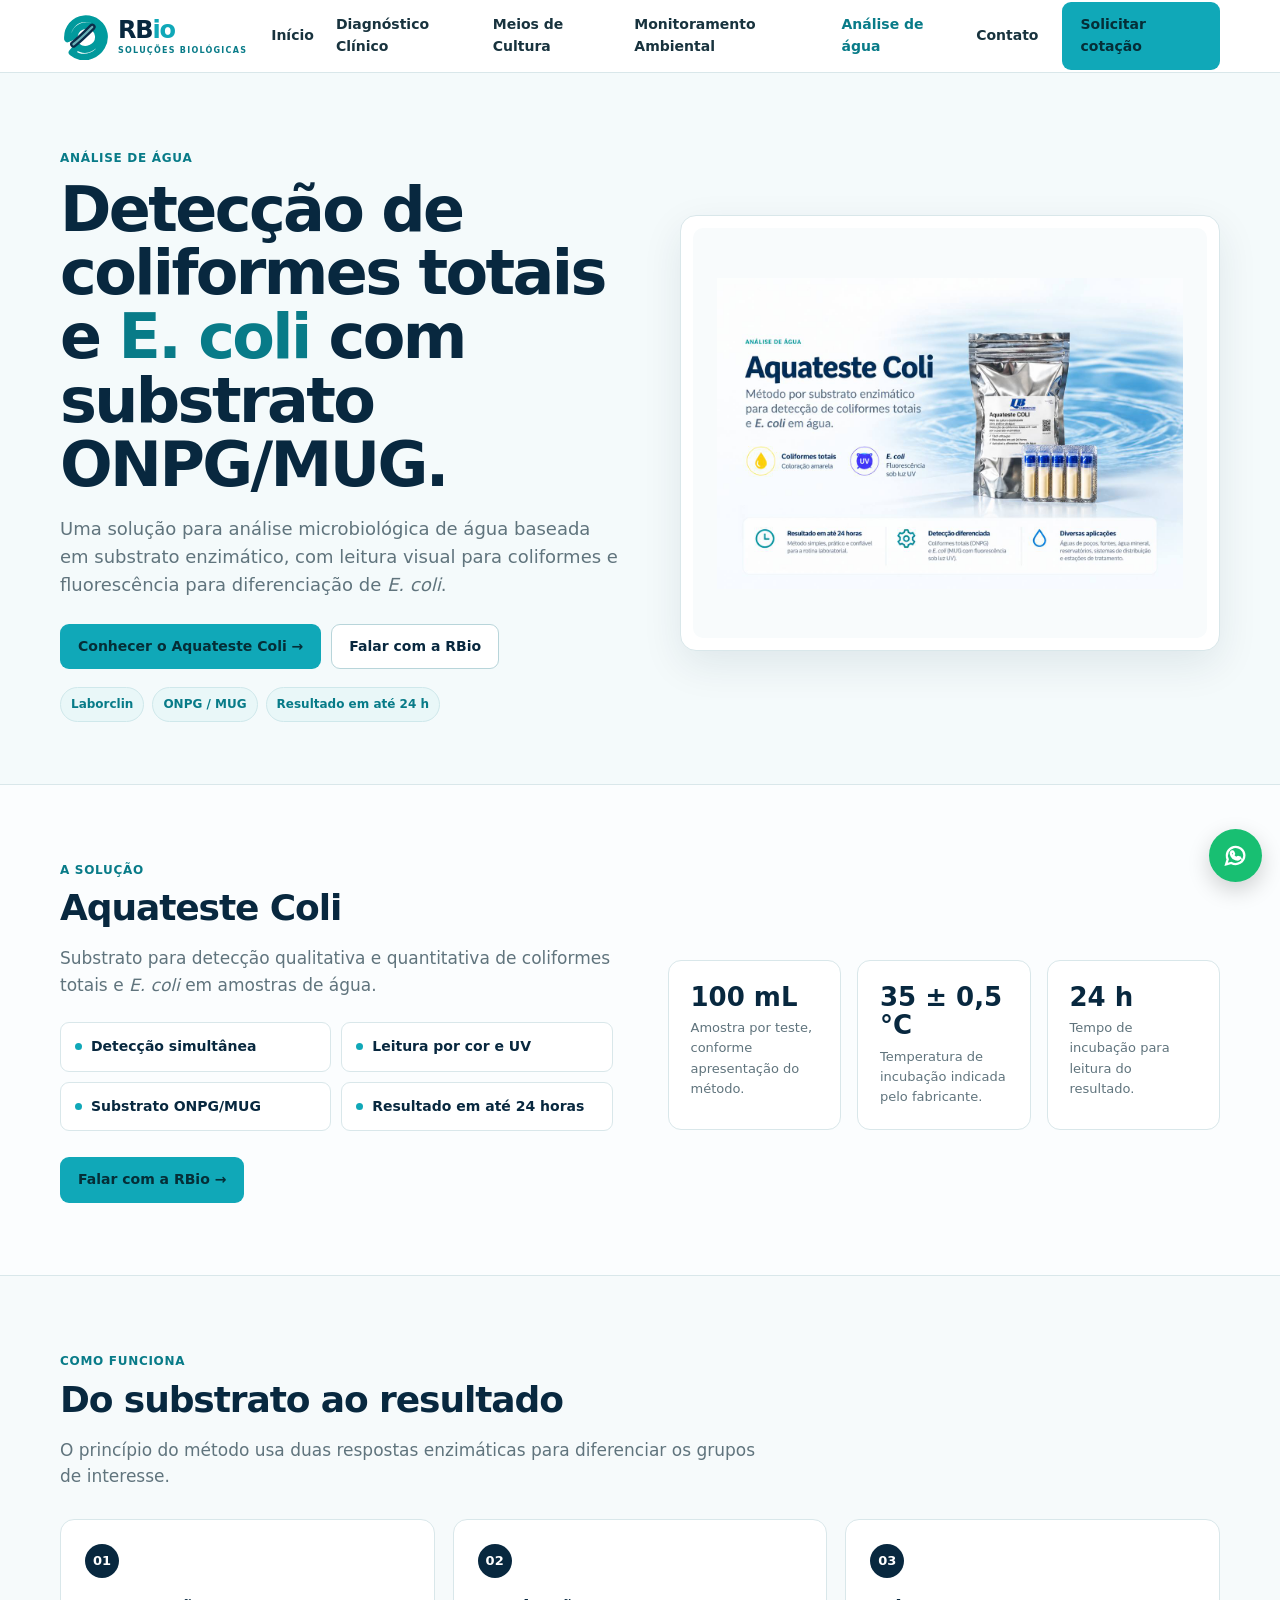
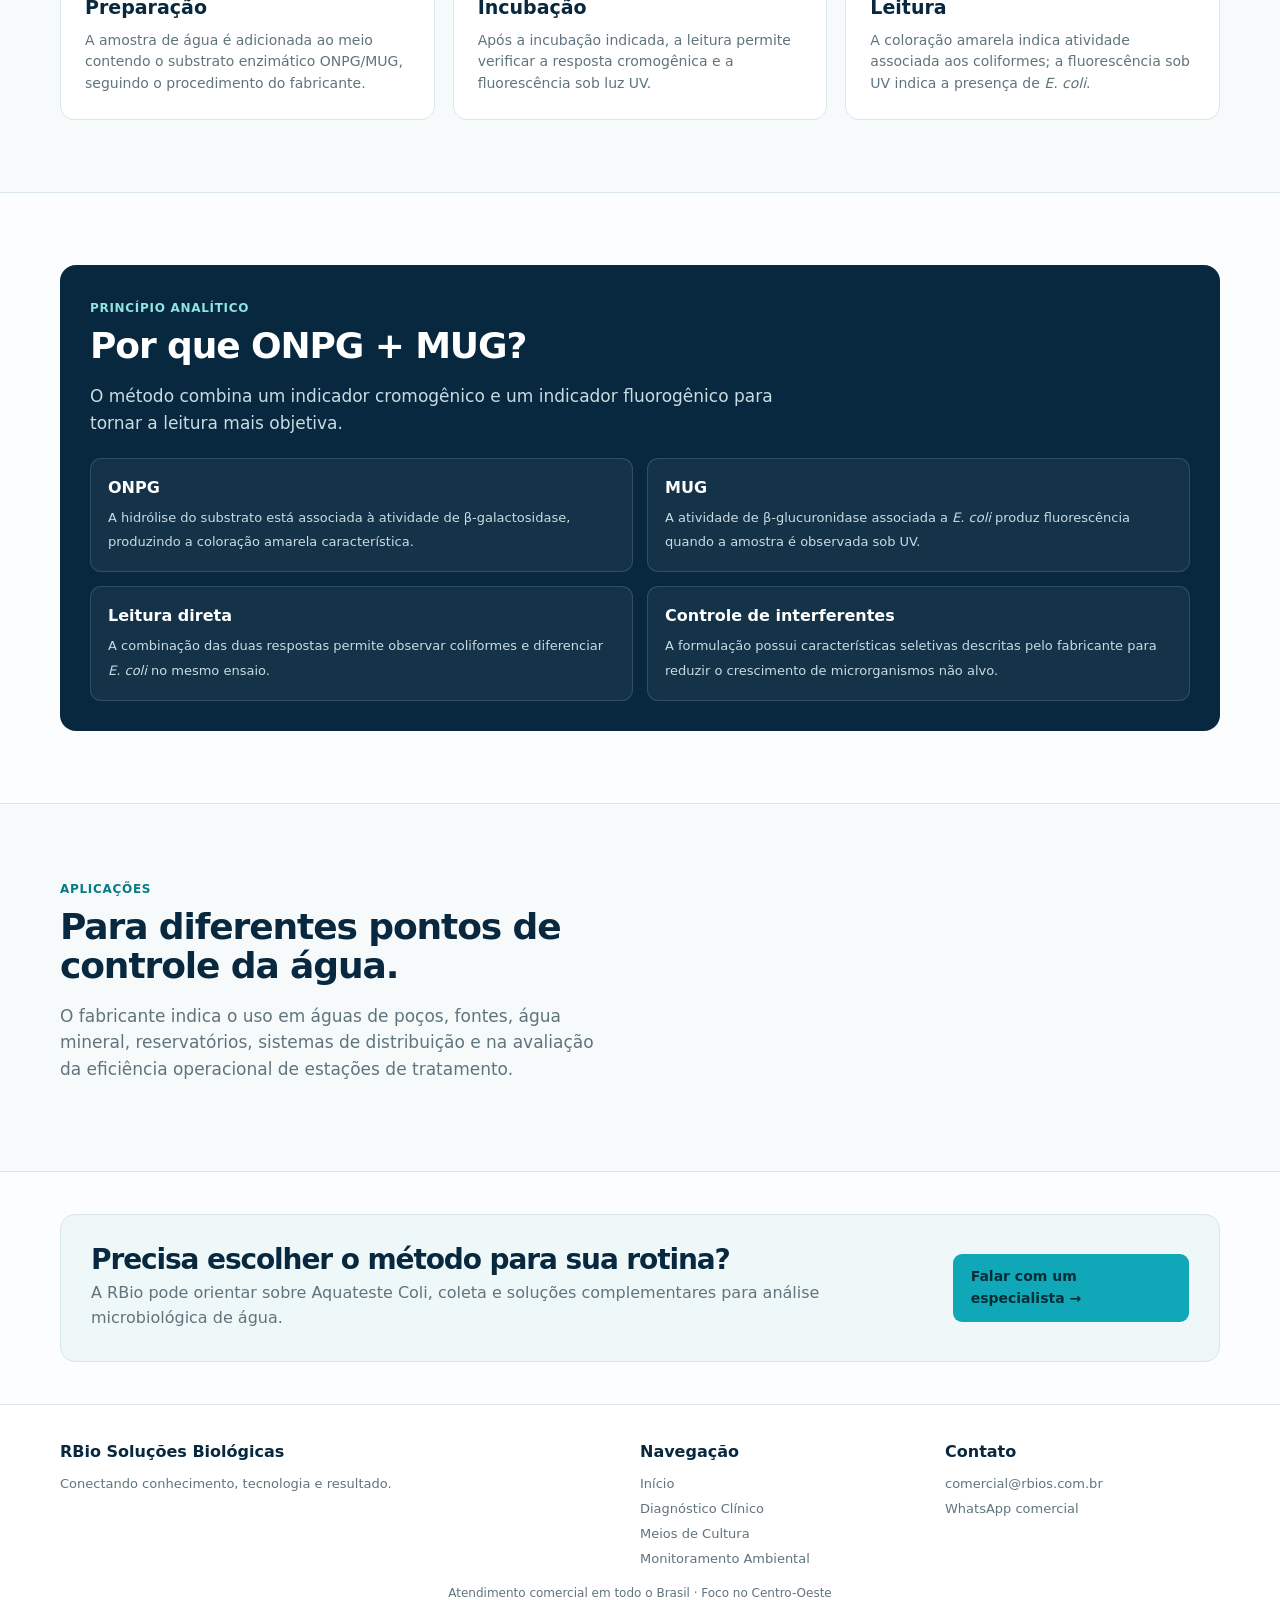
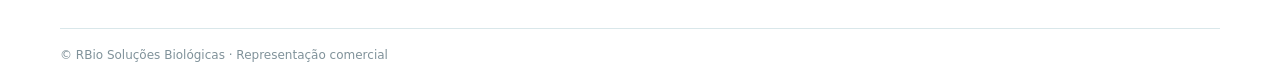
==== analise-de-agua/index.html @ 7789d797 "Add clean route for Análise de Água" ====
<!doctype html><html lang="pt-BR"><head><meta charset="utf-8"><meta name="viewport" content="width=device-width,initial-scale=1"><meta name="description" content="Análise de água com Aquateste Coli ONPG/MUG | RBio Soluções Biológicas"><title>Análise de Água | Aquateste Coli ONPG/MUG | RBio</title><style>
:root{--navy:#08283f;--navy2:#0d4663;--cyan:#10a8b8;--cyan-dark:#087b88;--ice:#eff8f9;--text:#18333e;--muted:#60747d;--line:#d9e7ea;--white:#fff;--shadow:0 14px 40px rgba(8,40,63,.09)}
*{box-sizing:border-box}html{scroll-behavior:smooth;scroll-padding-top:88px}
body{margin:0;font-family:Inter,ui-sans-serif,system-ui,-apple-system,"Segoe UI",Roboto,Arial,sans-serif;color:var(--text);background:#fbfdfe;line-height:1.55}
a{text-decoration:none;color:inherit}.container{width:min(1160px,92%);margin:auto}
.header{position:sticky;top:0;z-index:50;background:rgba(255,255,255,.97);border-bottom:1px solid var(--line);backdrop-filter:blur(10px)}
.nav{min-height:72px;display:flex;align-items:center;justify-content:space-between;gap:24px}.brand{display:flex;align-items:center;gap:10px;color:var(--navy)}
.brand-mark{width:48px;height:48px;display:grid;place-items:center}.brand-mark svg{width:100%;height:100%}
.brand-wordmark{font-size:24px;line-height:1;font-weight:900;letter-spacing:-1.2px}.brand-wordmark i{color:var(--cyan);font-style:normal}
.brand-wordmark small{display:block;color:var(--cyan-dark);font-size:8px;letter-spacing:1.25px;font-weight:850;margin-top:5px;white-space:nowrap}
.menu{display:flex;align-items:center;gap:22px;font-size:14px;font-weight:750}.menu a:hover{color:var(--cyan-dark)}
.btn{display:inline-flex;align-items:center;justify-content:center;padding:11px 17px;border-radius:9px;font-size:14px;font-weight:800;border:1px solid transparent;transition:.2s}
.btn-primary{background:var(--cyan);color:#052e37}.btn-primary:hover{background:#0796a5;transform:translateY(-1px)}
.btn-outline{background:#fff;border-color:#b8d5da;color:var(--navy)}.btn-outline:hover{border-color:var(--cyan);color:var(--cyan-dark)}
.menu-toggle{display:none;border:1px solid var(--line);background:#fff;border-radius:8px;width:42px;height:42px;color:var(--navy);font-size:21px}
.mobile-menu{display:none;border-top:1px solid var(--line);background:#fff}.mobile-menu a{display:block;padding:14px 4%;border-bottom:1px solid var(--line);font-weight:750}
.eyebrow{display:inline-block;color:var(--cyan-dark);font-size:12px;font-weight:850;letter-spacing:.7px;text-transform:uppercase;margin-bottom:10px}
.hero{padding:72px 0 62px;background:#f4fafb;border-bottom:1px solid var(--line)}.hero-grid{display:grid;grid-template-columns:1.02fr .98fr;gap:58px;align-items:center}
.hero h1{font-size:clamp(40px,5vw,62px);line-height:1.03;letter-spacing:-2.6px;color:var(--navy);margin:0 0 18px;max-width:690px}
.hero p{font-size:18px;color:var(--muted);max-width:650px;margin:0}.actions{display:flex;gap:10px;flex-wrap:wrap;margin-top:25px}
.hero-visual,.media,.product-image{background:#fff;border:1px solid var(--line);border-radius:16px;padding:12px;box-shadow:var(--shadow)}
.hero-visual img,.media img{display:block;width:100%;height:390px;object-fit:cover;border-radius:10px}.badge{position:absolute;left:26px;bottom:25px;background:#fff;border:1px solid var(--line);border-radius:11px;padding:12px 15px;font-size:13px;font-weight:800;color:var(--navy);box-shadow:0 8px 25px rgba(8,40,63,.12)}
section{padding:72px 0}.split{display:grid;grid-template-columns:1fr 1fr;gap:55px;align-items:center}
h2{margin:0;color:var(--navy);font-size:36px;line-height:1.08;letter-spacing:-1.1px}.lead{font-size:17px;color:var(--muted);max-width:720px}.muted{color:var(--muted)}
.bullets{display:grid;grid-template-columns:1fr 1fr;gap:10px;margin:24px 0 26px}.check{padding:13px 14px;background:#fff;border:1px solid var(--line);border-radius:9px;font-size:14px;font-weight:700;color:var(--navy)}.check:before{content:"";display:inline-block;width:7px;height:7px;border-radius:50%;background:var(--cyan);margin:0 9px 1px 0}
.grid3{display:grid;grid-template-columns:repeat(3,1fr);gap:18px;margin-top:30px}.card{border:1px solid var(--line);border-radius:14px;background:#fff;overflow:hidden;box-shadow:0 6px 22px rgba(8,40,63,.035)}.card img{display:block;width:100%;height:245px;object-fit:contain;background:#f8fbfc;padding:18px}.card-body{padding:22px}.card-body h3{margin:0 0 7px;color:var(--navy);font-size:21px}.card-body p{margin:0;color:var(--muted);font-size:14px}
.band{background:#f6fafb;border-top:1px solid var(--line);border-bottom:1px solid var(--line)}.dark{background:var(--navy);color:#fff}.dark h2,.dark h3{color:#fff}.dark .muted{color:#c8dce2}.dark .card{background:#0d4663;border-color:rgba(255,255,255,.12)}.dark .card-body p{color:#c8dce2}
.mini-grid{display:grid;grid-template-columns:1fr 1fr;gap:14px;margin-top:18px}.mini{border:1px solid rgba(255,255,255,.13);background:rgba(255,255,255,.05);border-radius:11px;padding:17px}.mini h3{margin:0 0 4px;font-size:16px}.mini p{margin:0;color:#c8dce2;font-size:13px}
.cta{padding:42px 0}.cta-box{display:flex;justify-content:space-between;align-items:center;gap:25px;background:var(--ice);border:1px solid var(--line);border-radius:15px;padding:30px}.cta-box h2{font-size:28px}.cta-box p{margin:6px 0 0;color:var(--muted)}
footer{border-top:1px solid var(--line);padding:35px 0 20px;background:#fff}.footer-grid{display:grid;grid-template-columns:2fr 1fr 1fr;gap:30px}.footer-title{font-weight:850;color:var(--navy);margin-bottom:9px}footer a{display:block;color:var(--muted);font-size:13px;margin:5px 0}.copyright{border-top:1px solid var(--line);margin-top:25px;padding-top:17px;color:#80929a;font-size:12px}
.whatsapp{position:fixed;right:18px;bottom:18px;width:53px;height:53px;border-radius:50%;background:#18bf72;color:#fff;display:grid;place-items:center;z-index:60;box-shadow:0 8px 22px rgba(0,0,0,.18)}.whatsapp svg{width:25px;height:25px;fill:none;stroke:currentColor;stroke-width:2.2}
@media(max-width:860px){.container{width:min(94%,620px)}.menu,.nav>.btn-primary{display:none}.menu-toggle{display:block}.mobile-menu.open{display:block}.hero{padding:42px 0 38px}.hero-grid,.split{grid-template-columns:1fr;gap:28px}.hero h1{font-size:43px;letter-spacing:-1.8px}.hero p{font-size:16px}.hero-visual img,.media img{height:290px}section{padding:50px 0}h2{font-size:30px}.bullets,.grid3,.mini-grid{grid-template-columns:1fr}.cta-box{display:block;padding:24px}.cta-box .btn{margin-top:18px;width:100%}.footer-grid{grid-template-columns:1fr 1fr}.footer-grid>div:first-child{grid-column:1/-1}}

.water-hero .hero-visual img{height:410px;object-fit:contain;background:#f8fbfc;padding:24px}
.kicker-row{display:flex;gap:8px;flex-wrap:wrap;margin:18px 0 0}.pill{display:inline-flex;align-items:center;padding:7px 10px;border-radius:999px;background:#e9f7f8;color:var(--cyan-dark);font-size:12px;font-weight:800;border:1px solid #cfe8eb}
.metric-grid{display:grid;grid-template-columns:repeat(3,1fr);gap:16px;margin-top:30px}.metric{background:#fff;border:1px solid var(--line);border-radius:13px;padding:22px}.metric strong{display:block;color:var(--navy);font-size:26px;line-height:1.1}.metric span{display:block;color:var(--muted);font-size:13px;margin-top:7px}
.process{display:grid;grid-template-columns:repeat(3,1fr);gap:18px;margin-top:30px}.step{position:relative;background:#fff;border:1px solid var(--line);border-radius:14px;padding:24px}.step-no{width:34px;height:34px;border-radius:50%;display:grid;place-items:center;background:var(--navy);color:#fff;font-weight:850;font-size:13px;margin-bottom:15px}.step h3{margin:0 0 7px;color:var(--navy);font-size:19px}.step p{margin:0;color:var(--muted);font-size:14px}.method-box{background:var(--navy);color:#fff;border-radius:16px;padding:30px}.method-box h2{color:#fff}.method-box p{color:#c8dce2}.method-points{display:grid;grid-template-columns:1fr 1fr;gap:14px;margin-top:22px}.method-point{border:1px solid rgba(255,255,255,.13);background:rgba(255,255,255,.05);border-radius:11px;padding:17px}.method-point strong{display:block;color:#fff;margin-bottom:4px}.method-point span{font-size:13px;color:#c8dce2}
@media(max-width:860px){.water-hero .hero-visual img{height:290px;padding:16px}.metric-grid,.process,.method-points{grid-template-columns:1fr}}
</style><!-- RBio V10.3 deployment refresh -->
</head><body><header class="header"><div class="container nav">
<a class="brand" href="index.html"><span class="brand-mark"><svg viewBox="0 0 64 64" aria-hidden="true"><defs><linearGradient id="rbioRibbon" x1="8" x2="57" y1="52" y2="10"><stop stop-color="#0B2D4A"/><stop offset=".48" stop-color="#00A6A6"/><stop offset="1" stop-color="#8FE3E0"/></linearGradient></defs><path d="M10 36C9 22 19 10 32 9c14-1 25 8 27 20 2 12-5 24-17 29-9 4-19 2-26-4l7-8c5 4 12 5 18 2 7-3 11-10 10-17-1-8-8-13-16-13-8 0-15 6-16 14l-9 4z" fill="none" stroke="url(#rbioRibbon)" stroke-linecap="round" stroke-linejoin="round" stroke-width="9"/><path d="M18 43C26 37 34 29 43 20" fill="none" stroke="#0B2D4A" stroke-linecap="round" stroke-width="9"/><path d="M18 43C26 37 34 29 43 20" fill="none" opacity=".72" stroke="#8FE3E0" stroke-linecap="round" stroke-width="3"/></svg></span><span class="brand-wordmark"><b>RB</b><i>io</i><small>SOLUÇÕES BIOLÓGICAS</small></span></a>
<nav class="menu" aria-label="Navegação principal"><a href="index.html">Início</a><a href="diagnostico-clinico.html">Diagnóstico Clínico</a><a href="meios-de-cultura.html">Meios de Cultura</a><a href="monitoramento-ambiental.html">Monitoramento Ambiental</a><a href="analise-de-agua.html" style="color:var(--cyan-dark)">Análise de água</a><a href="#contato">Contato</a></nav>
<a class="btn btn-primary" href="https://wa.me/5562981307973?text=Olá%2C%20RBio!%0AGostaria%20de%20solicitar%20uma%20cotação.">Solicitar cotação</a>
<button class="menu-toggle" aria-label="Abrir menu" onclick="document.querySelector('.mobile-menu').classList.toggle('open')">☰</button>
</div><div class="mobile-menu"><a href="index.html">Início</a><a href="diagnostico-clinico.html">Diagnóstico Clínico</a><a href="meios-de-cultura.html">Meios de Cultura</a><a href="monitoramento-ambiental.html">Monitoramento Ambiental</a><a href="analise-de-agua.html" style="color:var(--cyan-dark)">Análise de água</a><a href="#contato">Contato</a></div></header><main><section class="hero water-hero"><div class="container hero-grid">
<div><span class="eyebrow">ANÁLISE DE ÁGUA</span><h1>Detecção de coliformes totais e <em style="font-style:normal;color:var(--cyan-dark)">E. coli</em> com substrato ONPG/MUG.</h1><p>Uma solução para análise microbiológica de água baseada em substrato enzimático, com leitura visual para coliformes e fluorescência para diferenciação de <em>E. coli</em>.</p><div class="actions"><a class="btn btn-primary" href="#aquateste">Conhecer o Aquateste Coli →</a><a class="btn btn-outline" href="#contato">Falar com a RBio</a></div><div class="kicker-row"><span class="pill">Laborclin</span><span class="pill">ONPG / MUG</span><span class="pill">Resultado em até 24 h</span></div></div>
<div class="hero-visual"><img src="[data-uri]" alt="Aquateste Coli para análise microbiológica de água"></div>
</div></section>

<section id="aquateste"><div class="container"><div class="split">
<div><span class="eyebrow">A SOLUÇÃO</span><h2>Aquateste Coli</h2><p class="lead">Substrato para detecção qualitativa e quantitativa de coliformes totais e <em>E. coli</em> em amostras de água.</p><div class="bullets"><div class="check">Detecção simultânea</div><div class="check">Leitura por cor e UV</div><div class="check">Substrato ONPG/MUG</div><div class="check">Resultado em até 24 horas</div></div><a class="btn btn-primary" href="https://wa.me/5562981307973?text=Ol%C3%A1%2C%20RBio!%20Tenho%20interesse%20no%20Aquateste%20Coli%20ONPG%2FMUG%20para%20an%C3%A1lise%20de%20%C3%A1gua.">Falar com a RBio →</a></div>
<div class="metric-grid"><div class="metric"><strong>100 mL</strong><span>Amostra por teste, conforme apresentação do método.</span></div><div class="metric"><strong>35 ± 0,5 °C</strong><span>Temperatura de incubação indicada pelo fabricante.</span></div><div class="metric"><strong>24 h</strong><span>Tempo de incubação para leitura do resultado.</span></div></div>
</div></div></section>

<section class="band"><div class="container"><div class="head"><span class="eyebrow">COMO FUNCIONA</span><h2>Do substrato ao resultado</h2><p class="lead">O princípio do método usa duas respostas enzimáticas para diferenciar os grupos de interesse.</p></div><div class="process"><div class="step"><div class="step-no">01</div><h3>Preparação</h3><p>A amostra de água é adicionada ao meio contendo o substrato enzimático ONPG/MUG, seguindo o procedimento do fabricante.</p></div><div class="step"><div class="step-no">02</div><h3>Incubação</h3><p>Após a incubação indicada, a leitura permite verificar a resposta cromogênica e a fluorescência sob luz UV.</p></div><div class="step"><div class="step-no">03</div><h3>Leitura</h3><p>A coloração amarela indica atividade associada aos coliformes; a fluorescência sob UV indica a presença de <em>E. coli</em>.</p></div></div></div></section>

<section><div class="container"><div class="method-box"><span class="eyebrow" style="color:#8fe3e0">PRINCÍPIO ANALÍTICO</span><h2>Por que ONPG + MUG?</h2><p class="lead">O método combina um indicador cromogênico e um indicador fluorogênico para tornar a leitura mais objetiva.</p><div class="method-points"><div class="method-point"><strong>ONPG</strong><span>A hidrólise do substrato está associada à atividade de β-galactosidase, produzindo a coloração amarela característica.</span></div><div class="method-point"><strong>MUG</strong><span>A atividade de β-glucuronidase associada a <em>E. coli</em> produz fluorescência quando a amostra é observada sob UV.</span></div><div class="method-point"><strong>Leitura direta</strong><span>A combinação das duas respostas permite observar coliformes e diferenciar <em>E. coli</em> no mesmo ensaio.</span></div><div class="method-point"><strong>Controle de interferentes</strong><span>A formulação possui características seletivas descritas pelo fabricante para reduzir o crescimento de microrganismos não alvo.</span></div></div></div></div></section>

<section class="band"><div class="container"><div class="split"><div><span class="eyebrow">APLICAÇÕES</span><h2>Para diferentes pontos de controle da água.</h2><p class="lead">O fabricante indica o uso em águas de poços, fontes, água mineral, reservatórios, sistemas de distribuição e na avaliação da eficiência operacional de estações de tratamento.</p></div></div></div></section>

<section class="cta" id="contato"><div class="container"><div class="cta-box"><div><h2>Precisa escolher o método para sua rotina?</h2><p>A RBio pode orientar sobre Aquateste Coli, coleta e soluções complementares para análise microbiológica de água.</p></div><a class="btn btn-primary" href="https://wa.me/5562981307973?text=Ol%C3%A1%2C%20RBio!%20Quero%20orienta%C3%A7%C3%A3o%20sobre%20an%C3%A1lise%20microbiol%C3%B3gica%20de%20%C3%A1gua%20e%20Aquateste%20Coli.">Falar com um especialista →</a></div></div></section></main><footer><div class="container footer-grid">
<div><div class="footer-title">RBio Soluções Biológicas</div><div style="font-size:13px;color:var(--muted)">Conectando conhecimento, tecnologia e resultado.</div></div>
<div><div class="footer-title">Navegação</div><a href="index.html">Início</a><a href="diagnostico-clinico.html">Diagnóstico Clínico</a><a href="meios-de-cultura.html">Meios de Cultura</a><a href="monitoramento-ambiental.html">Monitoramento Ambiental</a></div>
<div><div class="footer-title">Contato</div><a href="mailto:comercial@rbios.com.br">comercial@rbios.com.br</a><a href="https://wa.me/5562981307973">WhatsApp comercial</a></div>
</div><div class="container" style="font-size:12px;color:var(--muted);text-align:center;margin-top:10px">Atendimento comercial em todo o Brasil · Foco no Centro-Oeste</div><div class="container copyright">© RBio Soluções Biológicas · Representação comercial</div></footer><a class="whatsapp" href="https://wa.me/5562981307973?text=Ol%C3%A1%2C%20RBio!%20Quero%20falar%20sobre%20an%C3%A1lise%20de%20%C3%A1gua." target="_blank" rel="noopener" aria-label="WhatsApp comercial"><svg viewBox="0 0 24 24"><path d="M20.5 11.8a8.4 8.4 0 0 1-12.5 7.3L3 20.5l1.5-4.8A8.4 8.4 0 1 1 20.5 11.8Zm-4.2 2.4c-.2-.1-1.4-.7-1.6-.8-.2-.1-.4-.1-.6.1l-.7.8c-.1.2-.3.2-.5.1-.2-.1-.9-.3-1.8-1.1-.7-.6-1.1-1.4-1.2-1.6-.1-.2 0-.3.1-.4l.4-.5c.1-.1.1-.3.2-.4 0-.1 0-.3-.1-.4l-.7-1.6c-.2-.4-.4-.4-.6-.4h-.5c-.2 0-.4.1-.5.3-.2.2-.7.7-.7 1.8s.7 2.1.8 2.3c.1.2 1.4 2.2 3.4 3 .5.2.9.3 1.2.4.5.1 1 .1 1.3.1.4-.1 1.4-.6 1.6-1.2.2-.6.2-1.1.1-1.2Z"/></svg></a></body></html>
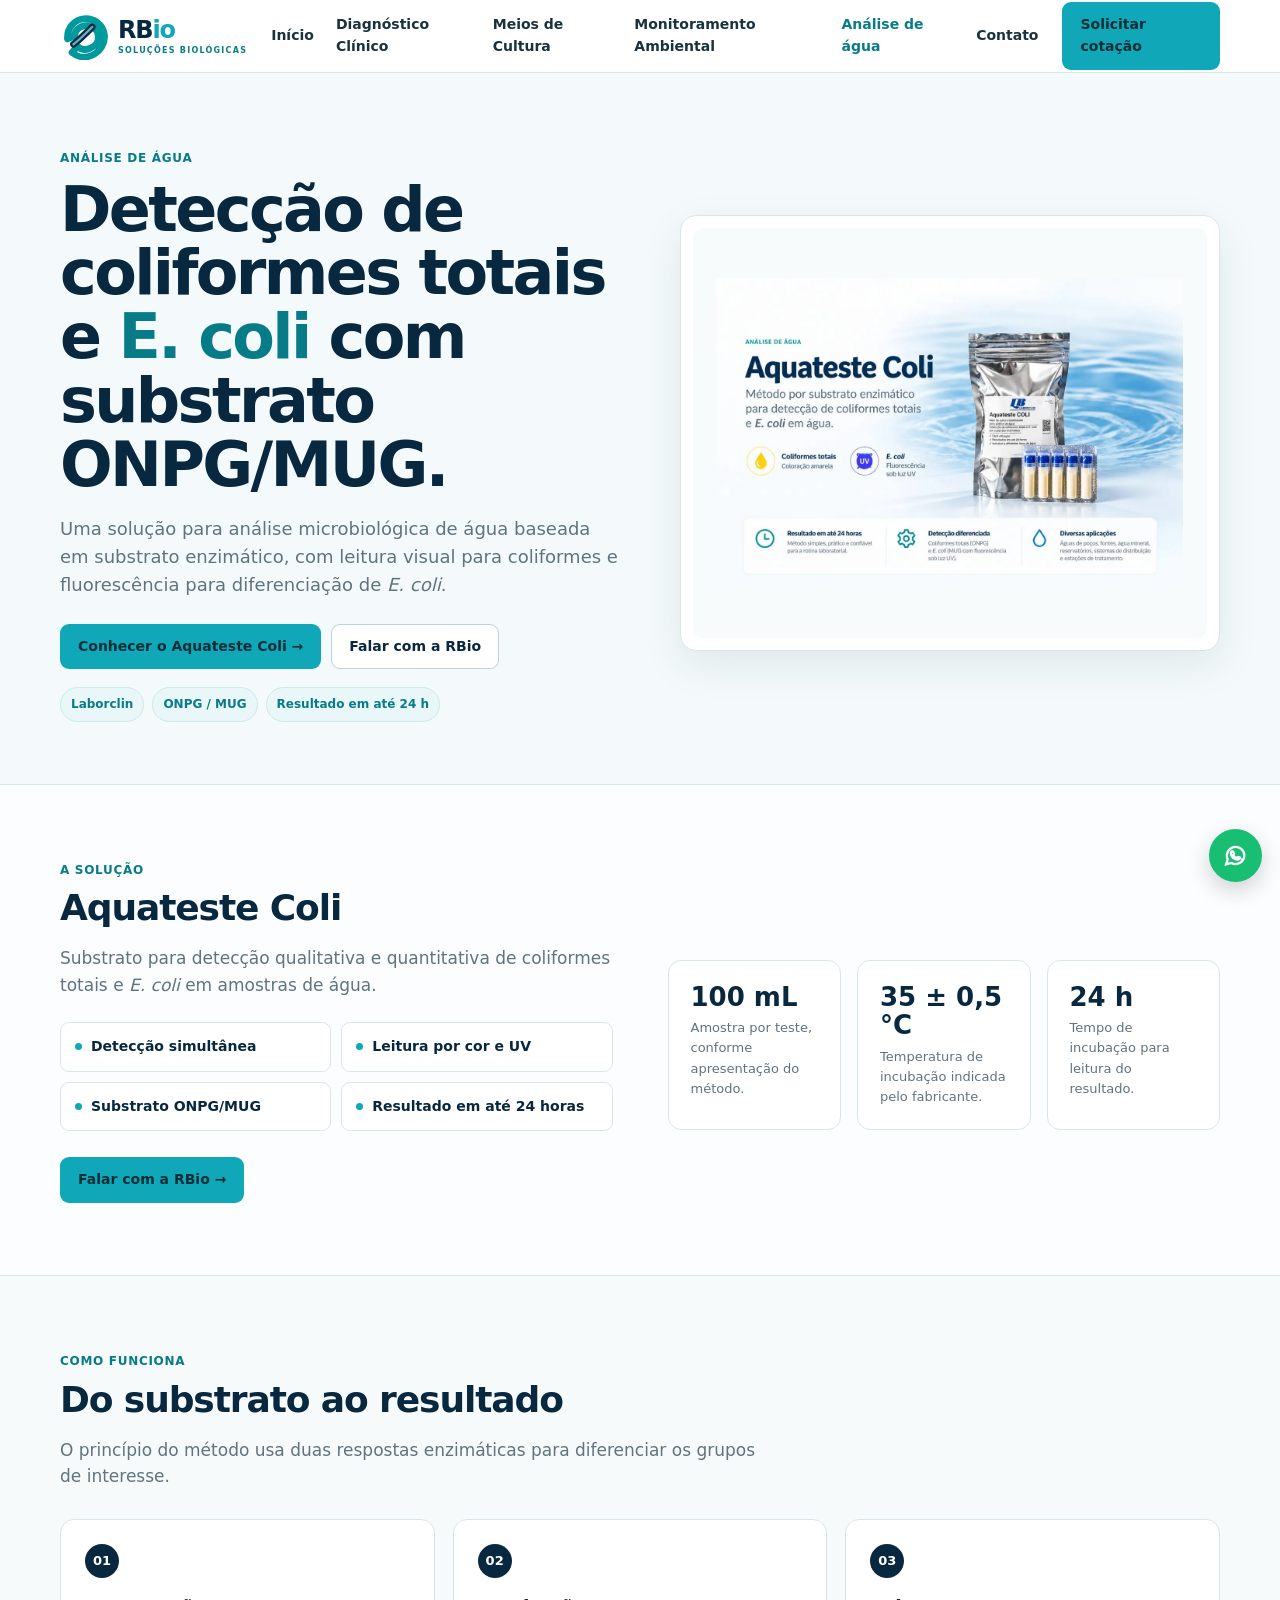
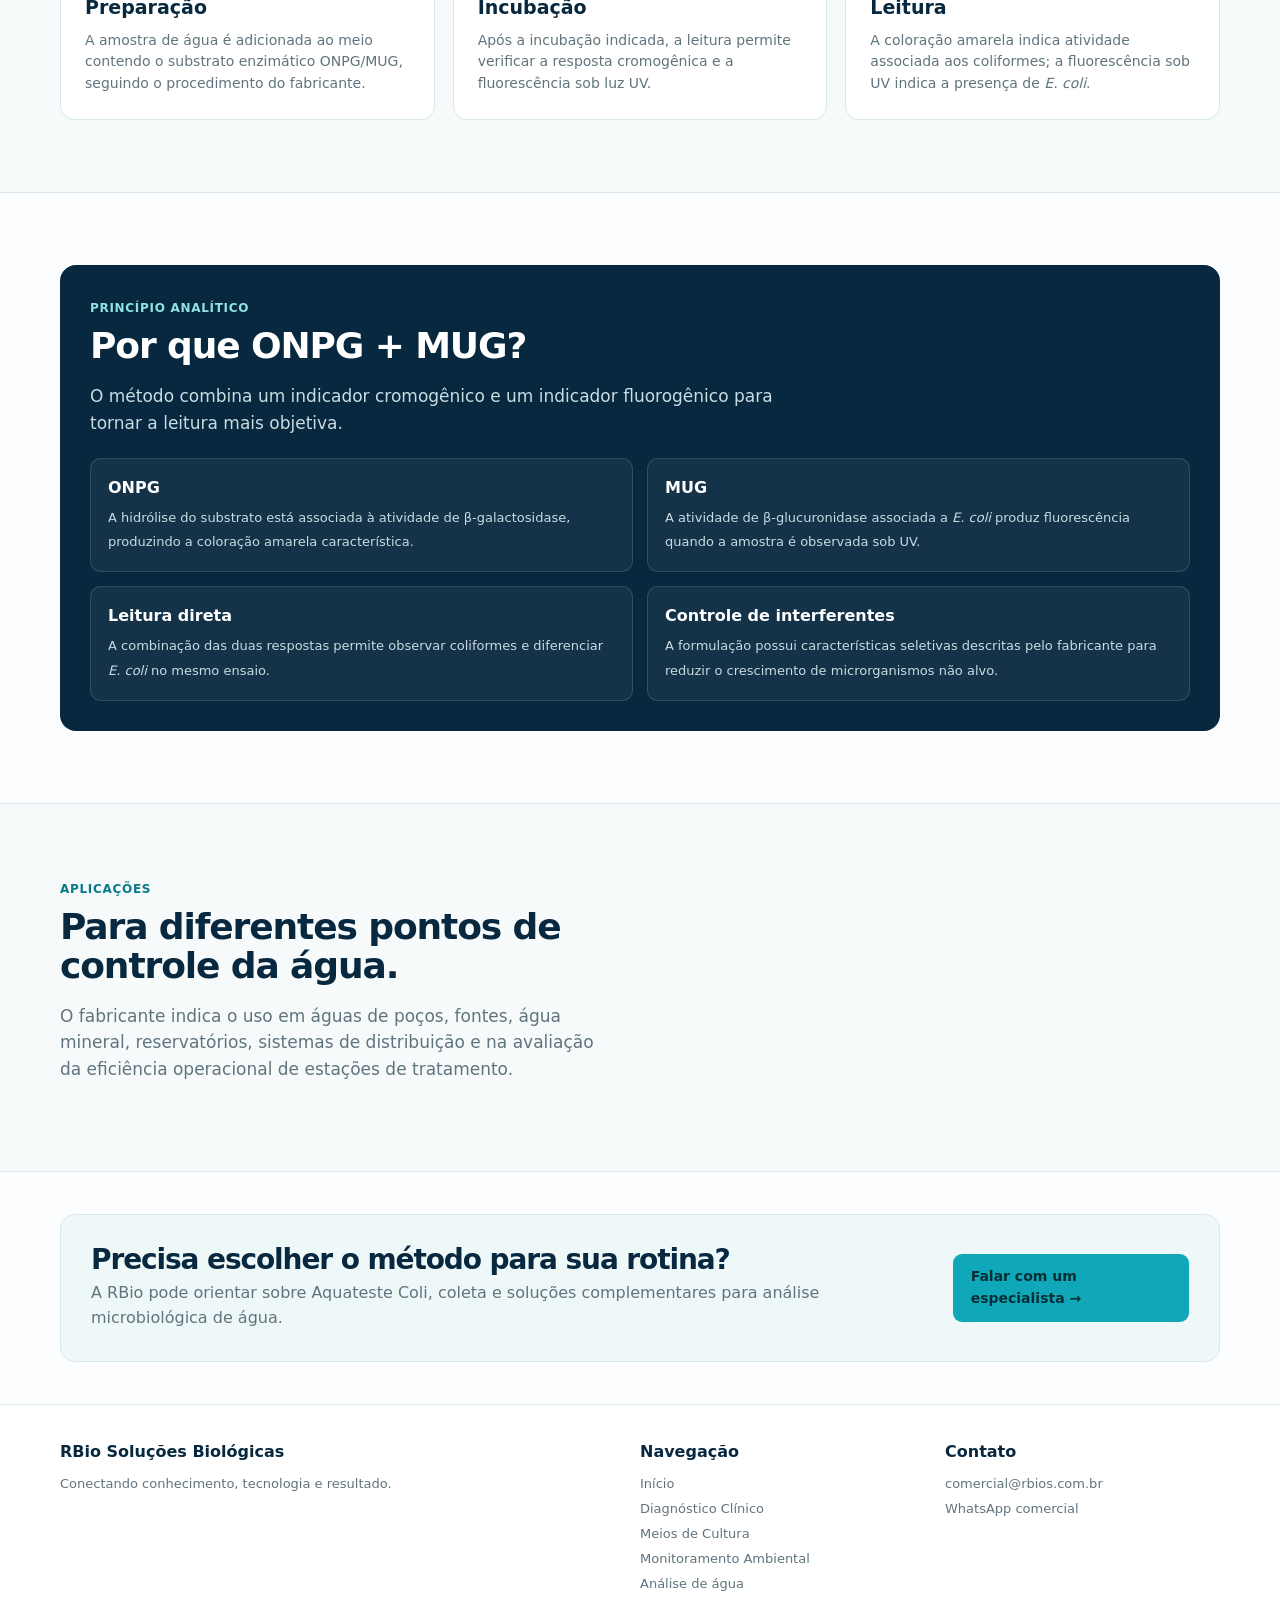
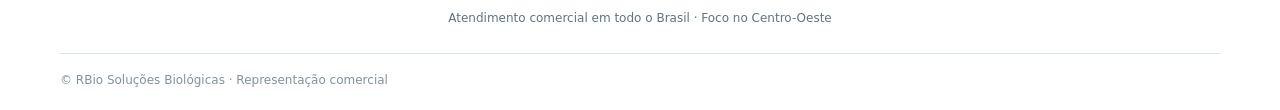
==== commit 73ef3f76: "Otimiza imagens e corrige erros do site - Move imagens embutidas no HTML para arquivos WebP em img/ " ====
--- a/analise-de-agua/index.html
+++ b/analise-de-agua/index.html
@@ -1,65 +1,15 @@
-<!doctype html><html lang="pt-BR"><head><meta charset="utf-8"><meta name="viewport" content="width=device-width,initial-scale=1"><meta name="description" content="Análise de água com Aquateste Coli ONPG/MUG | RBio Soluções Biológicas"><title>Análise de Água | Aquateste Coli ONPG/MUG | RBio</title><style>
-:root{--navy:#08283f;--navy2:#0d4663;--cyan:#10a8b8;--cyan-dark:#087b88;--ice:#eff8f9;--text:#18333e;--muted:#60747d;--line:#d9e7ea;--white:#fff;--shadow:0 14px 40px rgba(8,40,63,.09)}
-*{box-sizing:border-box}html{scroll-behavior:smooth;scroll-padding-top:88px}
-body{margin:0;font-family:Inter,ui-sans-serif,system-ui,-apple-system,"Segoe UI",Roboto,Arial,sans-serif;color:var(--text);background:#fbfdfe;line-height:1.55}
-a{text-decoration:none;color:inherit}.container{width:min(1160px,92%);margin:auto}
-.header{position:sticky;top:0;z-index:50;background:rgba(255,255,255,.97);border-bottom:1px solid var(--line);backdrop-filter:blur(10px)}
-.nav{min-height:72px;display:flex;align-items:center;justify-content:space-between;gap:24px}.brand{display:flex;align-items:center;gap:10px;color:var(--navy)}
-.brand-mark{width:48px;height:48px;display:grid;place-items:center}.brand-mark svg{width:100%;height:100%}
-.brand-wordmark{font-size:24px;line-height:1;font-weight:900;letter-spacing:-1.2px}.brand-wordmark i{color:var(--cyan);font-style:normal}
-.brand-wordmark small{display:block;color:var(--cyan-dark);font-size:8px;letter-spacing:1.25px;font-weight:850;margin-top:5px;white-space:nowrap}
-.menu{display:flex;align-items:center;gap:22px;font-size:14px;font-weight:750}.menu a:hover{color:var(--cyan-dark)}
-.btn{display:inline-flex;align-items:center;justify-content:center;padding:11px 17px;border-radius:9px;font-size:14px;font-weight:800;border:1px solid transparent;transition:.2s}
-.btn-primary{background:var(--cyan);color:#052e37}.btn-primary:hover{background:#0796a5;transform:translateY(-1px)}
-.btn-outline{background:#fff;border-color:#b8d5da;color:var(--navy)}.btn-outline:hover{border-color:var(--cyan);color:var(--cyan-dark)}
-.menu-toggle{display:none;border:1px solid var(--line);background:#fff;border-radius:8px;width:42px;height:42px;color:var(--navy);font-size:21px}
-.mobile-menu{display:none;border-top:1px solid var(--line);background:#fff}.mobile-menu a{display:block;padding:14px 4%;border-bottom:1px solid var(--line);font-weight:750}
-.eyebrow{display:inline-block;color:var(--cyan-dark);font-size:12px;font-weight:850;letter-spacing:.7px;text-transform:uppercase;margin-bottom:10px}
-.hero{padding:72px 0 62px;background:#f4fafb;border-bottom:1px solid var(--line)}.hero-grid{display:grid;grid-template-columns:1.02fr .98fr;gap:58px;align-items:center}
-.hero h1{font-size:clamp(40px,5vw,62px);line-height:1.03;letter-spacing:-2.6px;color:var(--navy);margin:0 0 18px;max-width:690px}
-.hero p{font-size:18px;color:var(--muted);max-width:650px;margin:0}.actions{display:flex;gap:10px;flex-wrap:wrap;margin-top:25px}
-.hero-visual,.media,.product-image{background:#fff;border:1px solid var(--line);border-radius:16px;padding:12px;box-shadow:var(--shadow)}
-.hero-visual img,.media img{display:block;width:100%;height:390px;object-fit:cover;border-radius:10px}.badge{position:absolute;left:26px;bottom:25px;background:#fff;border:1px solid var(--line);border-radius:11px;padding:12px 15px;font-size:13px;font-weight:800;color:var(--navy);box-shadow:0 8px 25px rgba(8,40,63,.12)}
-section{padding:72px 0}.split{display:grid;grid-template-columns:1fr 1fr;gap:55px;align-items:center}
-h2{margin:0;color:var(--navy);font-size:36px;line-height:1.08;letter-spacing:-1.1px}.lead{font-size:17px;color:var(--muted);max-width:720px}.muted{color:var(--muted)}
-.bullets{display:grid;grid-template-columns:1fr 1fr;gap:10px;margin:24px 0 26px}.check{padding:13px 14px;background:#fff;border:1px solid var(--line);border-radius:9px;font-size:14px;font-weight:700;color:var(--navy)}.check:before{content:"";display:inline-block;width:7px;height:7px;border-radius:50%;background:var(--cyan);margin:0 9px 1px 0}
-.grid3{display:grid;grid-template-columns:repeat(3,1fr);gap:18px;margin-top:30px}.card{border:1px solid var(--line);border-radius:14px;background:#fff;overflow:hidden;box-shadow:0 6px 22px rgba(8,40,63,.035)}.card img{display:block;width:100%;height:245px;object-fit:contain;background:#f8fbfc;padding:18px}.card-body{padding:22px}.card-body h3{margin:0 0 7px;color:var(--navy);font-size:21px}.card-body p{margin:0;color:var(--muted);font-size:14px}
-.band{background:#f6fafb;border-top:1px solid var(--line);border-bottom:1px solid var(--line)}.dark{background:var(--navy);color:#fff}.dark h2,.dark h3{color:#fff}.dark .muted{color:#c8dce2}.dark .card{background:#0d4663;border-color:rgba(255,255,255,.12)}.dark .card-body p{color:#c8dce2}
-.mini-grid{display:grid;grid-template-columns:1fr 1fr;gap:14px;margin-top:18px}.mini{border:1px solid rgba(255,255,255,.13);background:rgba(255,255,255,.05);border-radius:11px;padding:17px}.mini h3{margin:0 0 4px;font-size:16px}.mini p{margin:0;color:#c8dce2;font-size:13px}
-.cta{padding:42px 0}.cta-box{display:flex;justify-content:space-between;align-items:center;gap:25px;background:var(--ice);border:1px solid var(--line);border-radius:15px;padding:30px}.cta-box h2{font-size:28px}.cta-box p{margin:6px 0 0;color:var(--muted)}
-footer{border-top:1px solid var(--line);padding:35px 0 20px;background:#fff}.footer-grid{display:grid;grid-template-columns:2fr 1fr 1fr;gap:30px}.footer-title{font-weight:850;color:var(--navy);margin-bottom:9px}footer a{display:block;color:var(--muted);font-size:13px;margin:5px 0}.copyright{border-top:1px solid var(--line);margin-top:25px;padding-top:17px;color:#80929a;font-size:12px}
-.whatsapp{position:fixed;right:18px;bottom:18px;width:53px;height:53px;border-radius:50%;background:#18bf72;color:#fff;display:grid;place-items:center;z-index:60;box-shadow:0 8px 22px rgba(0,0,0,.18)}.whatsapp svg{width:25px;height:25px;fill:none;stroke:currentColor;stroke-width:2.2}
-@media(max-width:860px){.container{width:min(94%,620px)}.menu,.nav>.btn-primary{display:none}.menu-toggle{display:block}.mobile-menu.open{display:block}.hero{padding:42px 0 38px}.hero-grid,.split{grid-template-columns:1fr;gap:28px}.hero h1{font-size:43px;letter-spacing:-1.8px}.hero p{font-size:16px}.hero-visual img,.media img{height:290px}section{padding:50px 0}h2{font-size:30px}.bullets,.grid3,.mini-grid{grid-template-columns:1fr}.cta-box{display:block;padding:24px}.cta-box .btn{margin-top:18px;width:100%}.footer-grid{grid-template-columns:1fr 1fr}.footer-grid>div:first-child{grid-column:1/-1}}
-
-.water-hero .hero-visual img{height:410px;object-fit:contain;background:#f8fbfc;padding:24px}
-.kicker-row{display:flex;gap:8px;flex-wrap:wrap;margin:18px 0 0}.pill{display:inline-flex;align-items:center;padding:7px 10px;border-radius:999px;background:#e9f7f8;color:var(--cyan-dark);font-size:12px;font-weight:800;border:1px solid #cfe8eb}
-.metric-grid{display:grid;grid-template-columns:repeat(3,1fr);gap:16px;margin-top:30px}.metric{background:#fff;border:1px solid var(--line);border-radius:13px;padding:22px}.metric strong{display:block;color:var(--navy);font-size:26px;line-height:1.1}.metric span{display:block;color:var(--muted);font-size:13px;margin-top:7px}
-.process{display:grid;grid-template-columns:repeat(3,1fr);gap:18px;margin-top:30px}.step{position:relative;background:#fff;border:1px solid var(--line);border-radius:14px;padding:24px}.step-no{width:34px;height:34px;border-radius:50%;display:grid;place-items:center;background:var(--navy);color:#fff;font-weight:850;font-size:13px;margin-bottom:15px}.step h3{margin:0 0 7px;color:var(--navy);font-size:19px}.step p{margin:0;color:var(--muted);font-size:14px}.method-box{background:var(--navy);color:#fff;border-radius:16px;padding:30px}.method-box h2{color:#fff}.method-box p{color:#c8dce2}.method-points{display:grid;grid-template-columns:1fr 1fr;gap:14px;margin-top:22px}.method-point{border:1px solid rgba(255,255,255,.13);background:rgba(255,255,255,.05);border-radius:11px;padding:17px}.method-point strong{display:block;color:#fff;margin-bottom:4px}.method-point span{font-size:13px;color:#c8dce2}
-@media(max-width:860px){.water-hero .hero-visual img{height:290px;padding:16px}.metric-grid,.process,.method-points{grid-template-columns:1fr}}
-</style><!-- RBio V10.3 deployment refresh -->
-</head><body><header class="header"><div class="container nav">
-<a class="brand" href="index.html"><span class="brand-mark"><svg viewBox="0 0 64 64" aria-hidden="true"><defs><linearGradient id="rbioRibbon" x1="8" x2="57" y1="52" y2="10"><stop stop-color="#0B2D4A"/><stop offset=".48" stop-color="#00A6A6"/><stop offset="1" stop-color="#8FE3E0"/></linearGradient></defs><path d="M10 36C9 22 19 10 32 9c14-1 25 8 27 20 2 12-5 24-17 29-9 4-19 2-26-4l7-8c5 4 12 5 18 2 7-3 11-10 10-17-1-8-8-13-16-13-8 0-15 6-16 14l-9 4z" fill="none" stroke="url(#rbioRibbon)" stroke-linecap="round" stroke-linejoin="round" stroke-width="9"/><path d="M18 43C26 37 34 29 43 20" fill="none" stroke="#0B2D4A" stroke-linecap="round" stroke-width="9"/><path d="M18 43C26 37 34 29 43 20" fill="none" opacity=".72" stroke="#8FE3E0" stroke-linecap="round" stroke-width="3"/></svg></span><span class="brand-wordmark"><b>RB</b><i>io</i><small>SOLUÇÕES BIOLÓGICAS</small></span></a>
-<nav class="menu" aria-label="Navegação principal"><a href="index.html">Início</a><a href="diagnostico-clinico.html">Diagnóstico Clínico</a><a href="meios-de-cultura.html">Meios de Cultura</a><a href="monitoramento-ambiental.html">Monitoramento Ambiental</a><a href="analise-de-agua.html" style="color:var(--cyan-dark)">Análise de água</a><a href="#contato">Contato</a></nav>
-<a class="btn btn-primary" href="https://wa.me/5562981307973?text=Olá%2C%20RBio!%0AGostaria%20de%20solicitar%20uma%20cotação.">Solicitar cotação</a>
-<button class="menu-toggle" aria-label="Abrir menu" onclick="document.querySelector('.mobile-menu').classList.toggle('open')">☰</button>
-</div><div class="mobile-menu"><a href="index.html">Início</a><a href="diagnostico-clinico.html">Diagnóstico Clínico</a><a href="meios-de-cultura.html">Meios de Cultura</a><a href="monitoramento-ambiental.html">Monitoramento Ambiental</a><a href="analise-de-agua.html" style="color:var(--cyan-dark)">Análise de água</a><a href="#contato">Contato</a></div></header><main><section class="hero water-hero"><div class="container hero-grid">
-<div><span class="eyebrow">ANÁLISE DE ÁGUA</span><h1>Detecção de coliformes totais e <em style="font-style:normal;color:var(--cyan-dark)">E. coli</em> com substrato ONPG/MUG.</h1><p>Uma solução para análise microbiológica de água baseada em substrato enzimático, com leitura visual para coliformes e fluorescência para diferenciação de <em>E. coli</em>.</p><div class="actions"><a class="btn btn-primary" href="#aquateste">Conhecer o Aquateste Coli →</a><a class="btn btn-outline" href="#contato">Falar com a RBio</a></div><div class="kicker-row"><span class="pill">Laborclin</span><span class="pill">ONPG / MUG</span><span class="pill">Resultado em até 24 h</span></div></div>
-<div class="hero-visual"><img src="[data-uri]" alt="Aquateste Coli para análise microbiológica de água"></div>
-</div></section>
-
-<section id="aquateste"><div class="container"><div class="split">
-<div><span class="eyebrow">A SOLUÇÃO</span><h2>Aquateste Coli</h2><p class="lead">Substrato para detecção qualitativa e quantitativa de coliformes totais e <em>E. coli</em> em amostras de água.</p><div class="bullets"><div class="check">Detecção simultânea</div><div class="check">Leitura por cor e UV</div><div class="check">Substrato ONPG/MUG</div><div class="check">Resultado em até 24 horas</div></div><a class="btn btn-primary" href="https://wa.me/5562981307973?text=Ol%C3%A1%2C%20RBio!%20Tenho%20interesse%20no%20Aquateste%20Coli%20ONPG%2FMUG%20para%20an%C3%A1lise%20de%20%C3%A1gua.">Falar com a RBio →</a></div>
-<div class="metric-grid"><div class="metric"><strong>100 mL</strong><span>Amostra por teste, conforme apresentação do método.</span></div><div class="metric"><strong>35 ± 0,5 °C</strong><span>Temperatura de incubação indicada pelo fabricante.</span></div><div class="metric"><strong>24 h</strong><span>Tempo de incubação para leitura do resultado.</span></div></div>
-</div></div></section>
-
-<section class="band"><div class="container"><div class="head"><span class="eyebrow">COMO FUNCIONA</span><h2>Do substrato ao resultado</h2><p class="lead">O princípio do método usa duas respostas enzimáticas para diferenciar os grupos de interesse.</p></div><div class="process"><div class="step"><div class="step-no">01</div><h3>Preparação</h3><p>A amostra de água é adicionada ao meio contendo o substrato enzimático ONPG/MUG, seguindo o procedimento do fabricante.</p></div><div class="step"><div class="step-no">02</div><h3>Incubação</h3><p>Após a incubação indicada, a leitura permite verificar a resposta cromogênica e a fluorescência sob luz UV.</p></div><div class="step"><div class="step-no">03</div><h3>Leitura</h3><p>A coloração amarela indica atividade associada aos coliformes; a fluorescência sob UV indica a presença de <em>E. coli</em>.</p></div></div></div></section>
-
-<section><div class="container"><div class="method-box"><span class="eyebrow" style="color:#8fe3e0">PRINCÍPIO ANALÍTICO</span><h2>Por que ONPG + MUG?</h2><p class="lead">O método combina um indicador cromogênico e um indicador fluorogênico para tornar a leitura mais objetiva.</p><div class="method-points"><div class="method-point"><strong>ONPG</strong><span>A hidrólise do substrato está associada à atividade de β-galactosidase, produzindo a coloração amarela característica.</span></div><div class="method-point"><strong>MUG</strong><span>A atividade de β-glucuronidase associada a <em>E. coli</em> produz fluorescência quando a amostra é observada sob UV.</span></div><div class="method-point"><strong>Leitura direta</strong><span>A combinação das duas respostas permite observar coliformes e diferenciar <em>E. coli</em> no mesmo ensaio.</span></div><div class="method-point"><strong>Controle de interferentes</strong><span>A formulação possui características seletivas descritas pelo fabricante para reduzir o crescimento de microrganismos não alvo.</span></div></div></div></div></section>
-
-<section class="band"><div class="container"><div class="split"><div><span class="eyebrow">APLICAÇÕES</span><h2>Para diferentes pontos de controle da água.</h2><p class="lead">O fabricante indica o uso em águas de poços, fontes, água mineral, reservatórios, sistemas de distribuição e na avaliação da eficiência operacional de estações de tratamento.</p></div></div></div></section>
-
-<section class="cta" id="contato"><div class="container"><div class="cta-box"><div><h2>Precisa escolher o método para sua rotina?</h2><p>A RBio pode orientar sobre Aquateste Coli, coleta e soluções complementares para análise microbiológica de água.</p></div><a class="btn btn-primary" href="https://wa.me/5562981307973?text=Ol%C3%A1%2C%20RBio!%20Quero%20orienta%C3%A7%C3%A3o%20sobre%20an%C3%A1lise%20microbiol%C3%B3gica%20de%20%C3%A1gua%20e%20Aquateste%20Coli.">Falar com um especialista →</a></div></div></section></main><footer><div class="container footer-grid">
-<div><div class="footer-title">RBio Soluções Biológicas</div><div style="font-size:13px;color:var(--muted)">Conectando conhecimento, tecnologia e resultado.</div></div>
-<div><div class="footer-title">Navegação</div><a href="index.html">Início</a><a href="diagnostico-clinico.html">Diagnóstico Clínico</a><a href="meios-de-cultura.html">Meios de Cultura</a><a href="monitoramento-ambiental.html">Monitoramento Ambiental</a></div>
-<div><div class="footer-title">Contato</div><a href="mailto:comercial@rbios.com.br">comercial@rbios.com.br</a><a href="https://wa.me/5562981307973">WhatsApp comercial</a></div>
-</div><div class="container" style="font-size:12px;color:var(--muted);text-align:center;margin-top:10px">Atendimento comercial em todo o Brasil · Foco no Centro-Oeste</div><div class="container copyright">© RBio Soluções Biológicas · Representação comercial</div></footer><a class="whatsapp" href="https://wa.me/5562981307973?text=Ol%C3%A1%2C%20RBio!%20Quero%20falar%20sobre%20an%C3%A1lise%20de%20%C3%A1gua." target="_blank" rel="noopener" aria-label="WhatsApp comercial"><svg viewBox="0 0 24 24"><path d="M20.5 11.8a8.4 8.4 0 0 1-12.5 7.3L3 20.5l1.5-4.8A8.4 8.4 0 1 1 20.5 11.8Zm-4.2 2.4c-.2-.1-1.4-.7-1.6-.8-.2-.1-.4-.1-.6.1l-.7.8c-.1.2-.3.2-.5.1-.2-.1-.9-.3-1.8-1.1-.7-.6-1.1-1.4-1.2-1.6-.1-.2 0-.3.1-.4l.4-.5c.1-.1.1-.3.2-.4 0-.1 0-.3-.1-.4l-.7-1.6c-.2-.4-.4-.4-.6-.4h-.5c-.2 0-.4.1-.5.3-.2.2-.7.7-.7 1.8s.7 2.1.8 2.3c.1.2 1.4 2.2 3.4 3 .5.2.9.3 1.2.4.5.1 1 .1 1.3.1.4-.1 1.4-.6 1.6-1.2.2-.6.2-1.1.1-1.2Z"/></svg></a></body></html>+<!doctype html>
+<html lang="pt-BR">
+<head>
+<meta charset="utf-8">
+<meta name="viewport" content="width=device-width,initial-scale=1">
+<title>Análise de Água | Aquateste Coli ONPG/MUG | RBio</title>
+<meta name="robots" content="noindex">
+<link rel="canonical" href="https://rbios.com.br/analise-de-agua.html">
+<meta http-equiv="refresh" content="0; url=/analise-de-agua.html">
+<script>location.replace('/analise-de-agua.html' + location.search + location.hash);</script>
+</head>
+<body>
+<p>Esta página mudou. <a href="/analise-de-agua.html">Ir para Análise de Água</a>.</p>
+</body>
+</html>
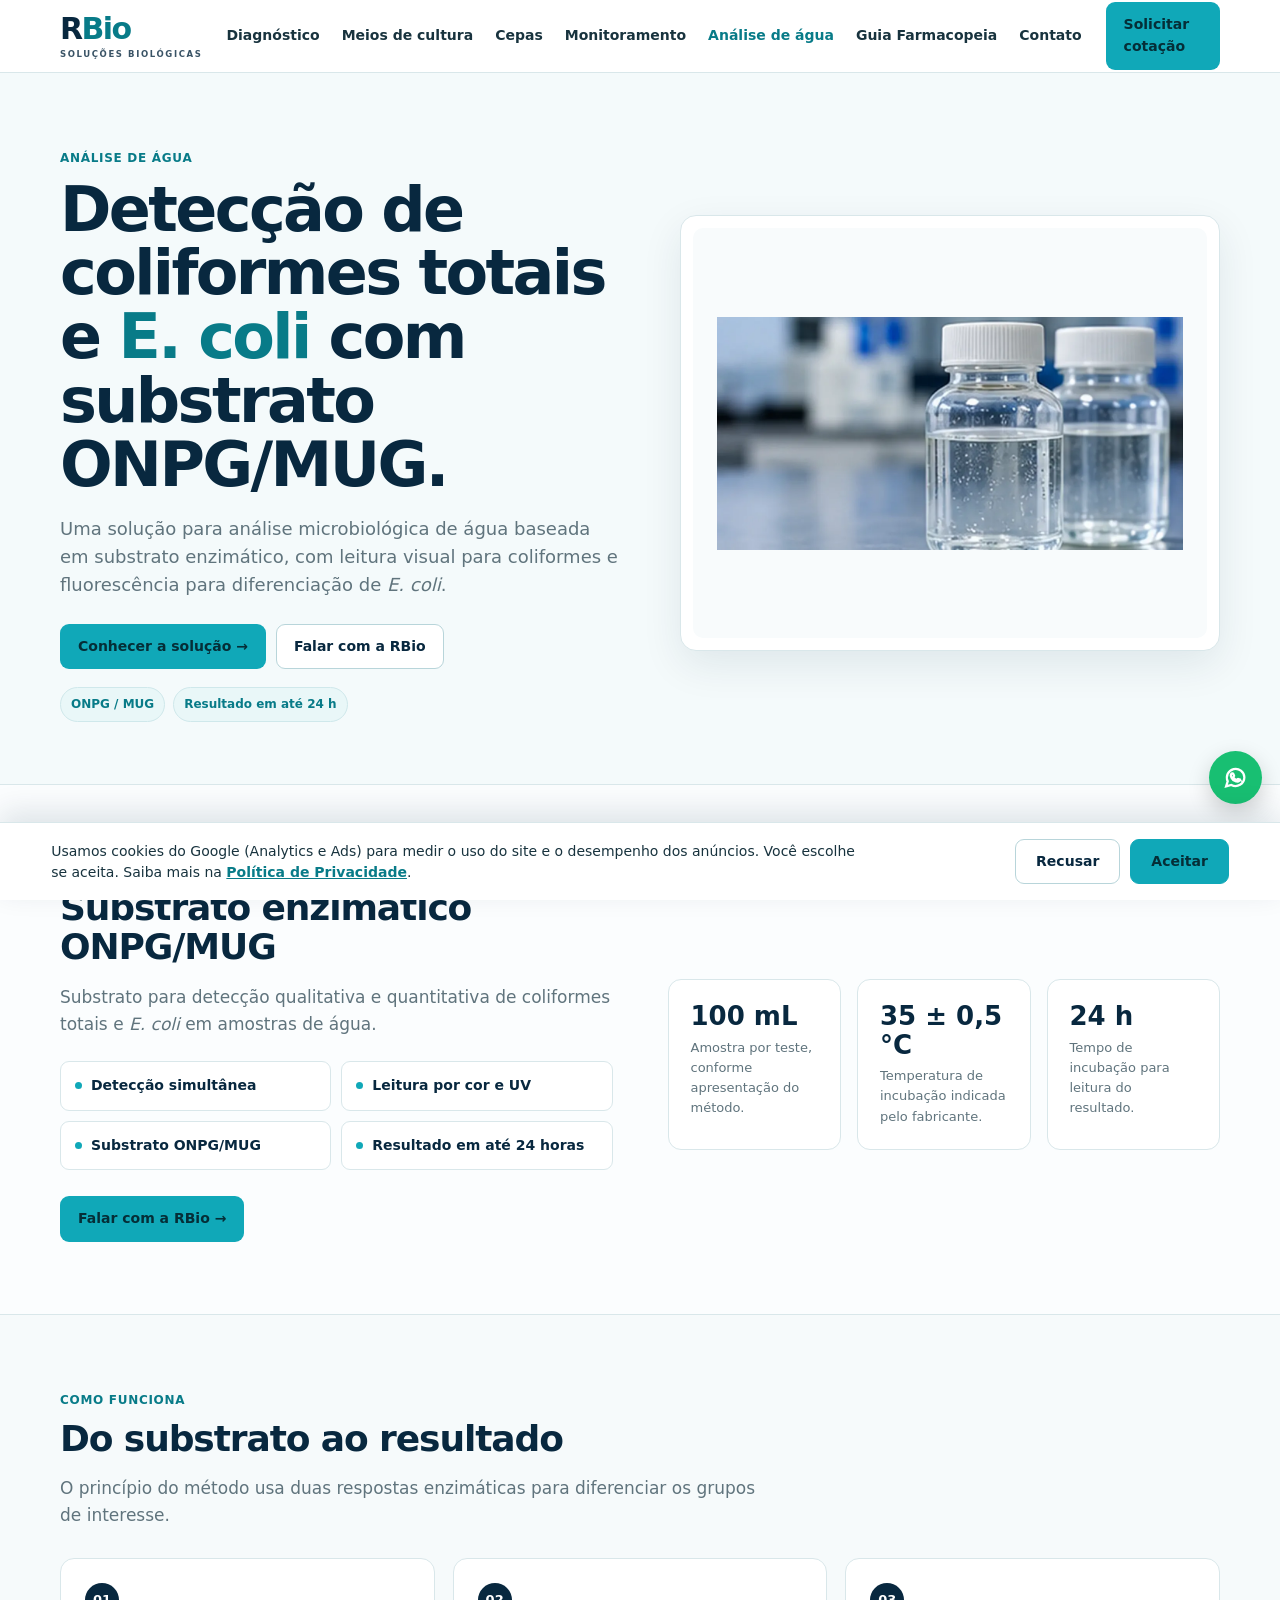
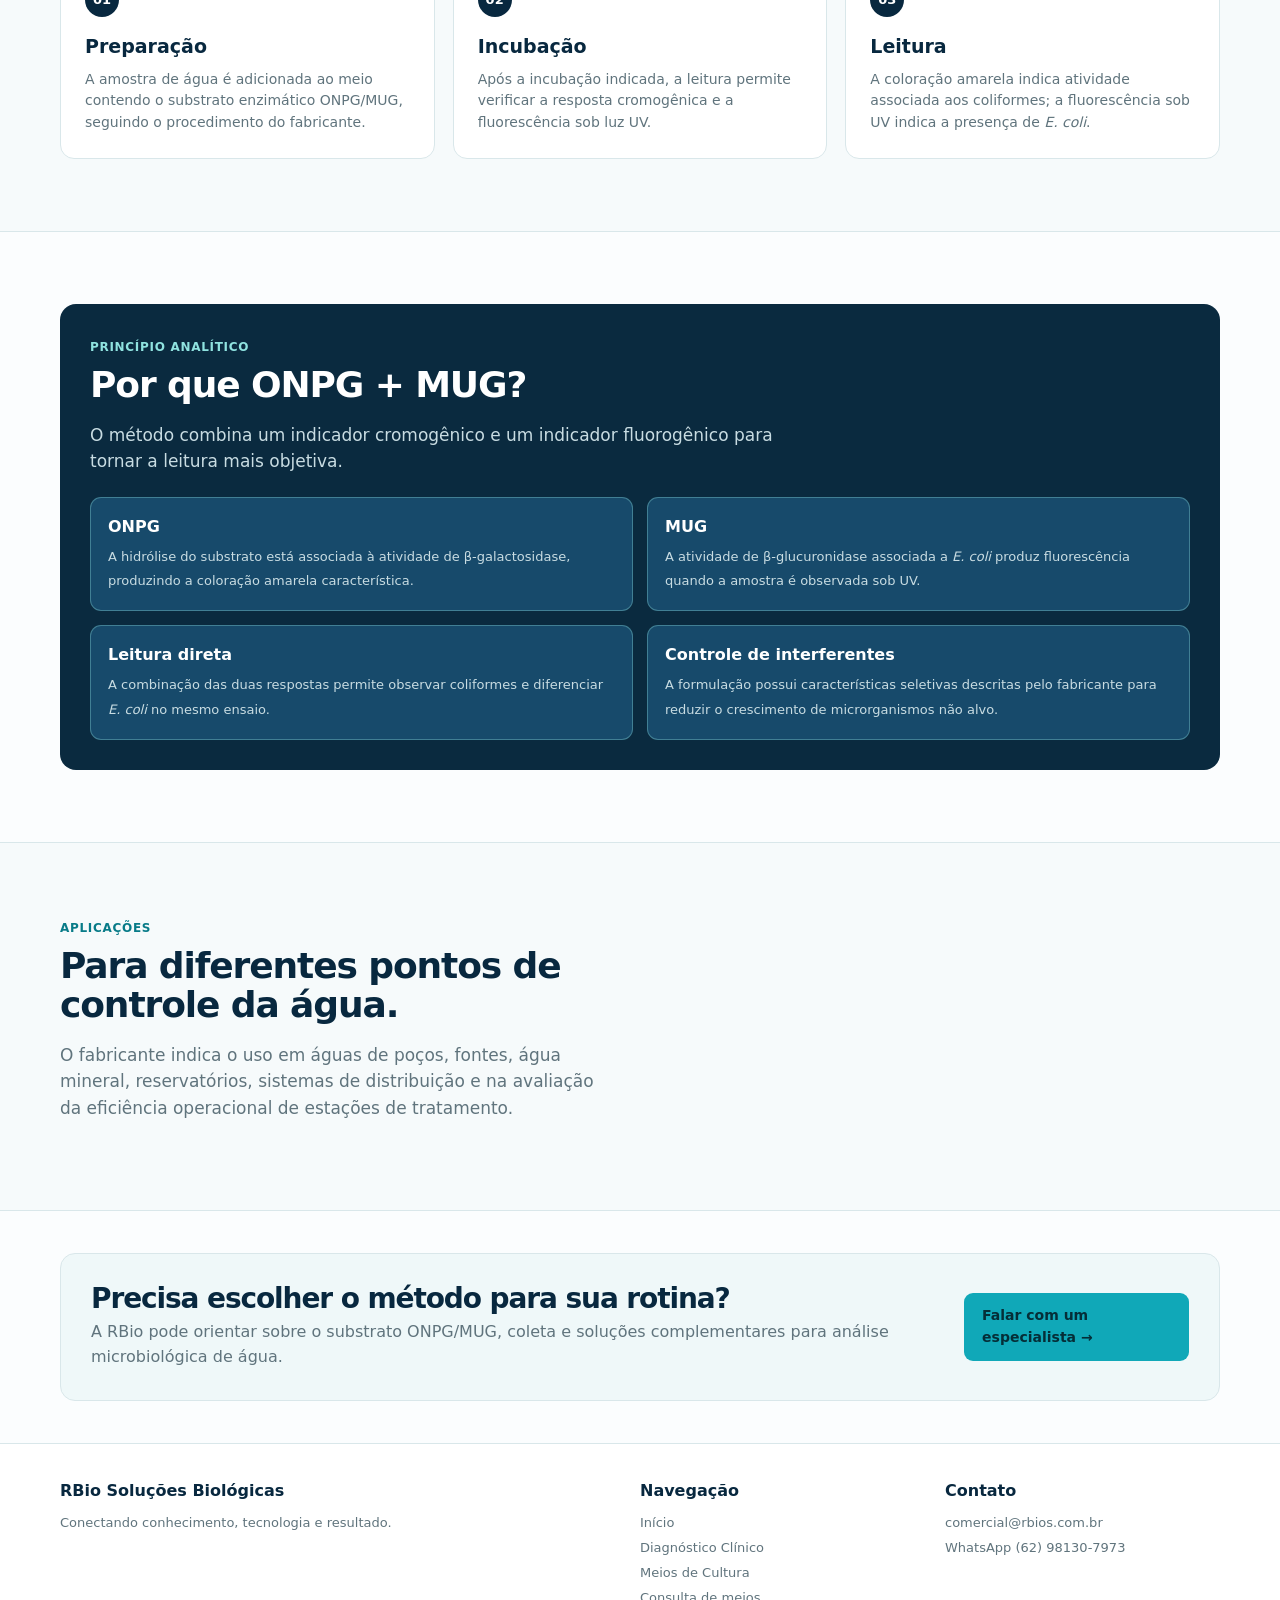
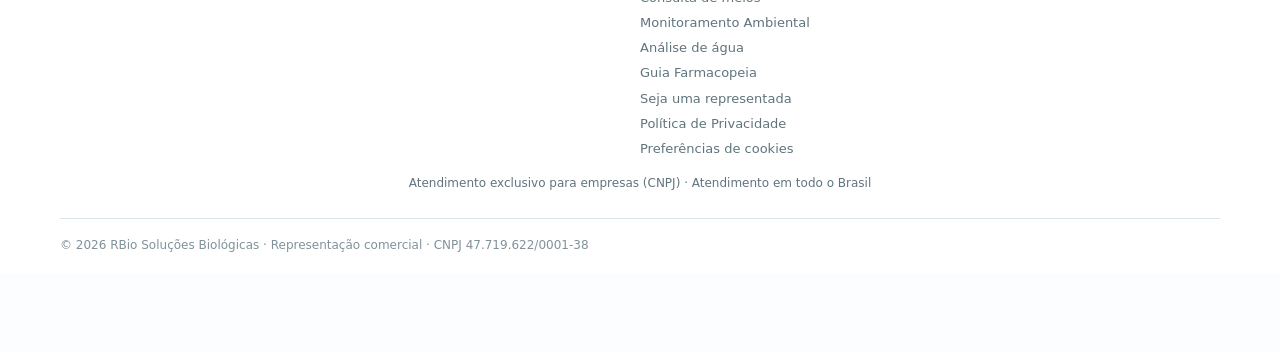
==== commit dd65a6c9: "Remove marcas Laborclin/PlastLabor do site - Aquateste Coli vira 'substrato enzimático ONPG/MUG' (pá" ====
--- a/analise-de-agua/index.html
+++ b/analise-de-agua/index.html
@@ -3,7 +3,7 @@
 <head>
 <meta charset="utf-8">
 <meta name="viewport" content="width=device-width,initial-scale=1">
-<title>Análise de Água | Aquateste Coli ONPG/MUG | RBio</title>
+<title>Análise de Água | Substrato ONPG/MUG para coliformes | RBio</title>
 <meta name="robots" content="noindex">
 <link rel="canonical" href="https://rbios.com.br/analise-de-agua.html">
 <meta http-equiv="refresh" content="0; url=/analise-de-agua.html">
